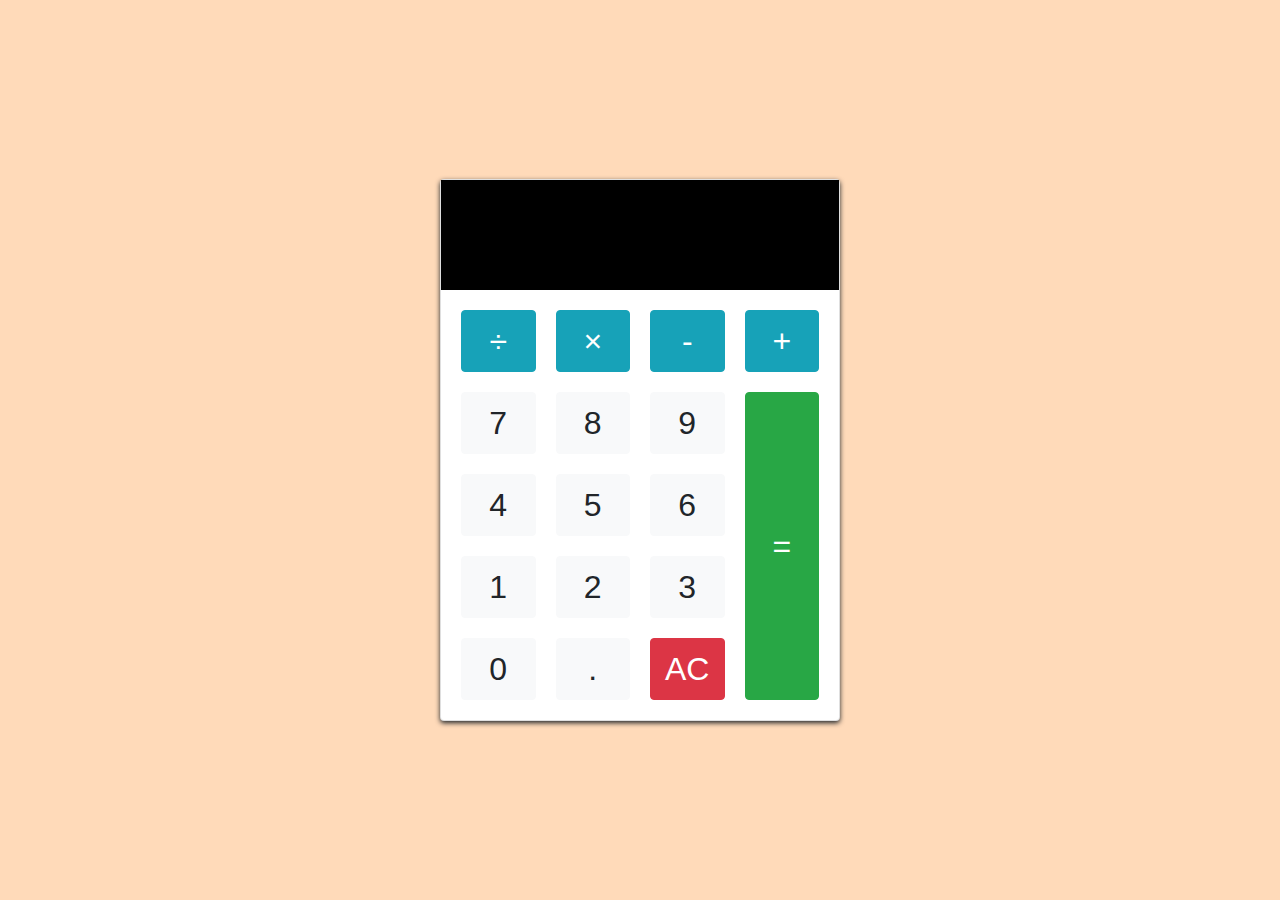
==== Calculator/index.html @ 48cbad0c "new Calculator project" ====
<!DOCTYPE html>
<head>
    <link rel="stylesheet" href="https://maxcdn.bootstrapcdn.com/bootstrap/4.0.0/css/bootstrap.min.css" integrity="sha384-Gn5384xqQ1aoWXA+058RXPxPg6fy4IWvTNh0E263XmFcJlSAwiGgFAW/dAiS6JXm" crossorigin="anonymous">

</head>
<body>
<div class="calculator card">
  
  <div type="text" class="calculator-screen"><h1 class="screen" maxlength="9"></h1></div>
  
  <div class="buttons">
  <button type="button" class="operator btn btn-info" value="/">&divide;</button>
  <button type="button" class="operator btn btn-info" value="*">&times;</button>
  <button type="button" class="operator btn btn-info" value="-">-</button>
  <button type="button" class="operator btn btn-info" value="+">+</button>

  <button type="button" class="number btn btn-light" value="7">7</button>
  <button type="button" class="number btn btn-light" value="8">8</button>
  <button type="button" class="number btn btn-light" value="9">9</button>

  <button type="button" class="number btn btn-light" value="4">4</button>
  <button type="button" class="number btn btn-light" value="5">5</button>
  <button type="button" class="number btn btn-light" value="6">6</button>

  <button type="button" class="number btn btn-light" value="1">1</button>
  <button type="button" class="number btn btn-light" value="2">2</button>
  <button type="button" class="number btn btn-light" value="3">3</button>
  <button type="button" class="number btn btn-light" value="0">0</button>
  <button type="button" class="number btn btn-light" value=".">.</button>
  <button type="button" class="all-clear btn btn-danger" value="all-clear">AC</button>
  <button type="button" class="equal-sign operator btn btn-success" value="">=</button>

</div>
  </div>
</body>
</html>

<style>

.screen {
  font-size: 4rem;
}

.active {
  background-color: orange;
  box-shadow: 0px 2px 2px 0px;
}

body {
  background-color: peachpuff;
}
.calculator {
      position: absolute;
      transform: translate(-50%, -50%);
      width: 400px;
      height: auto;
      top: 50%;
      left: 50%;
      box-shadow: 0px 2px 5px 0px;
    }
.buttons {
  display: grid;
  margin: 10px;
  grid-template-columns: repeat(4, 1fr);

}

button {
  font-size: 2rem !important;
  padding: 10px;
  margin: 10px;
}

.calculator button:hover {
  background-color: yellowgreen;
}

.calculator-screen {
  height: 110px;
  background-color: black;
  text-align: right;
  color: white;
  font-size: 4rem;
  padding: 10px;
}

.equal-sign {
  grid-area: 2 / 4 / 6 / 5;
}
</style>

<script src="main.js">

</script>
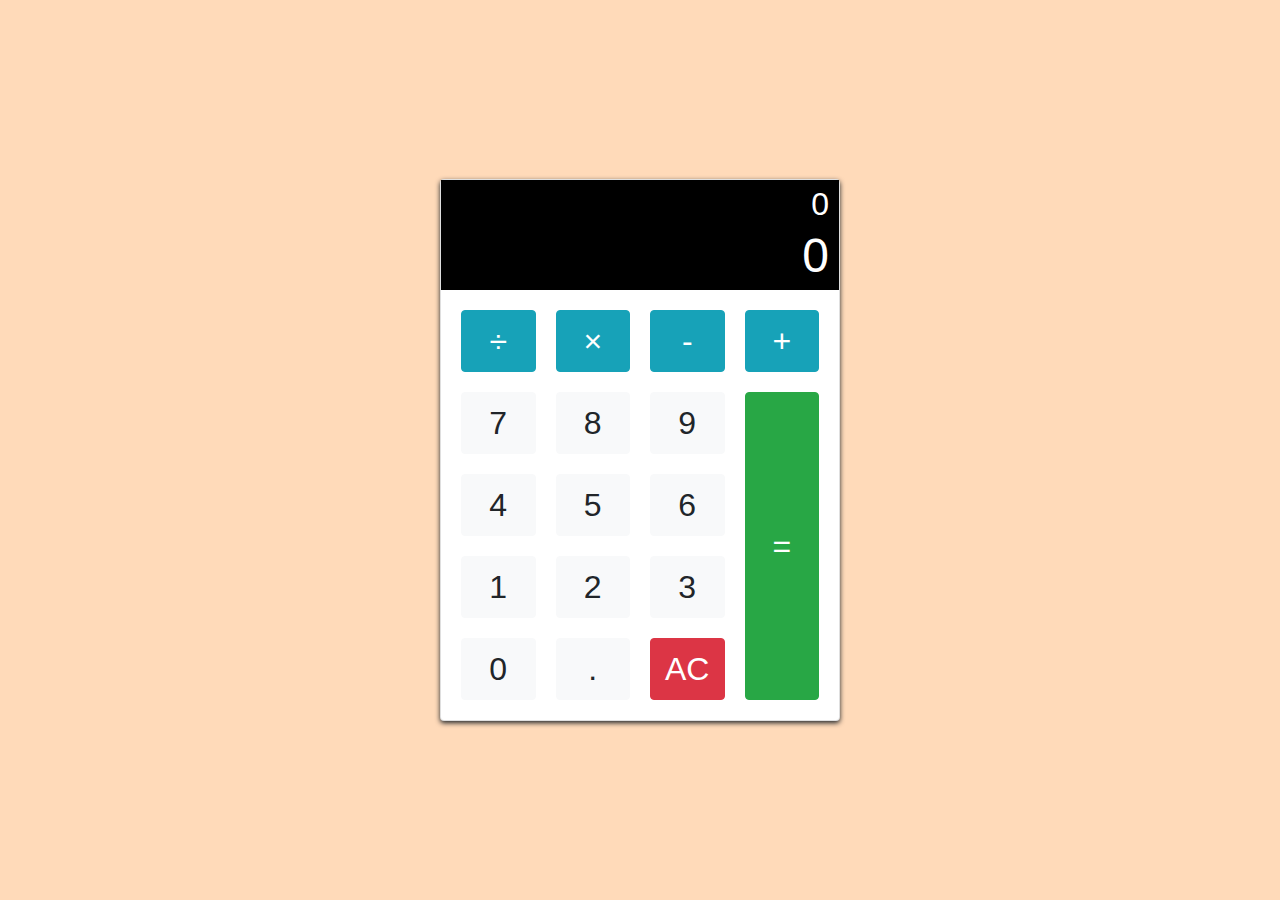
==== commit 05de09a3: "cleaned up some unused code" ====
--- a/Calculator/index.html
+++ b/Calculator/index.html
@@ -6,7 +6,7 @@
 <body>
 <div class="calculator card">
   
-  <div type="text" class="calculator-screen"><h1 class="screen" maxlength="9"></h1></div>
+  <div type="text" class="calculator-screen"><div class="previousScreen">0</div><div class="currentScreen" maxlength="9"></div></div>
   
   <div class="buttons">
   <button type="button" class="operator btn btn-info" value="/">&divide;</button>
@@ -26,9 +26,9 @@
   <button type="button" class="number btn btn-light" value="2">2</button>
   <button type="button" class="number btn btn-light" value="3">3</button>
   <button type="button" class="number btn btn-light" value="0">0</button>
-  <button type="button" class="number btn btn-light" value=".">.</button>
+  <button type="button" class="decimal btn btn-light" value=".">.</button>
   <button type="button" class="all-clear btn btn-danger" value="all-clear">AC</button>
-  <button type="button" class="equal-sign operator btn btn-success" value="">=</button>
+  <button type="button" class="equal-sign btn btn-success" value="=">=</button>
 
 </div>
   </div>
@@ -36,6 +36,19 @@
 </html>
 
 <style>
+
+
+.currentScreen {
+  height: 60px;
+  margin: 0px;
+  font-size: 3rem;
+}
+
+.previousScreen {
+  height: 40px;
+  margin: 0px;
+  font-size: 2rem;
+}
 
 .screen {
   font-size: 4rem;
@@ -80,8 +93,8 @@
   background-color: black;
   text-align: right;
   color: white;
-  font-size: 4rem;
   padding: 10px;
+  padding-top: 0px;
 }
 
 .equal-sign {
